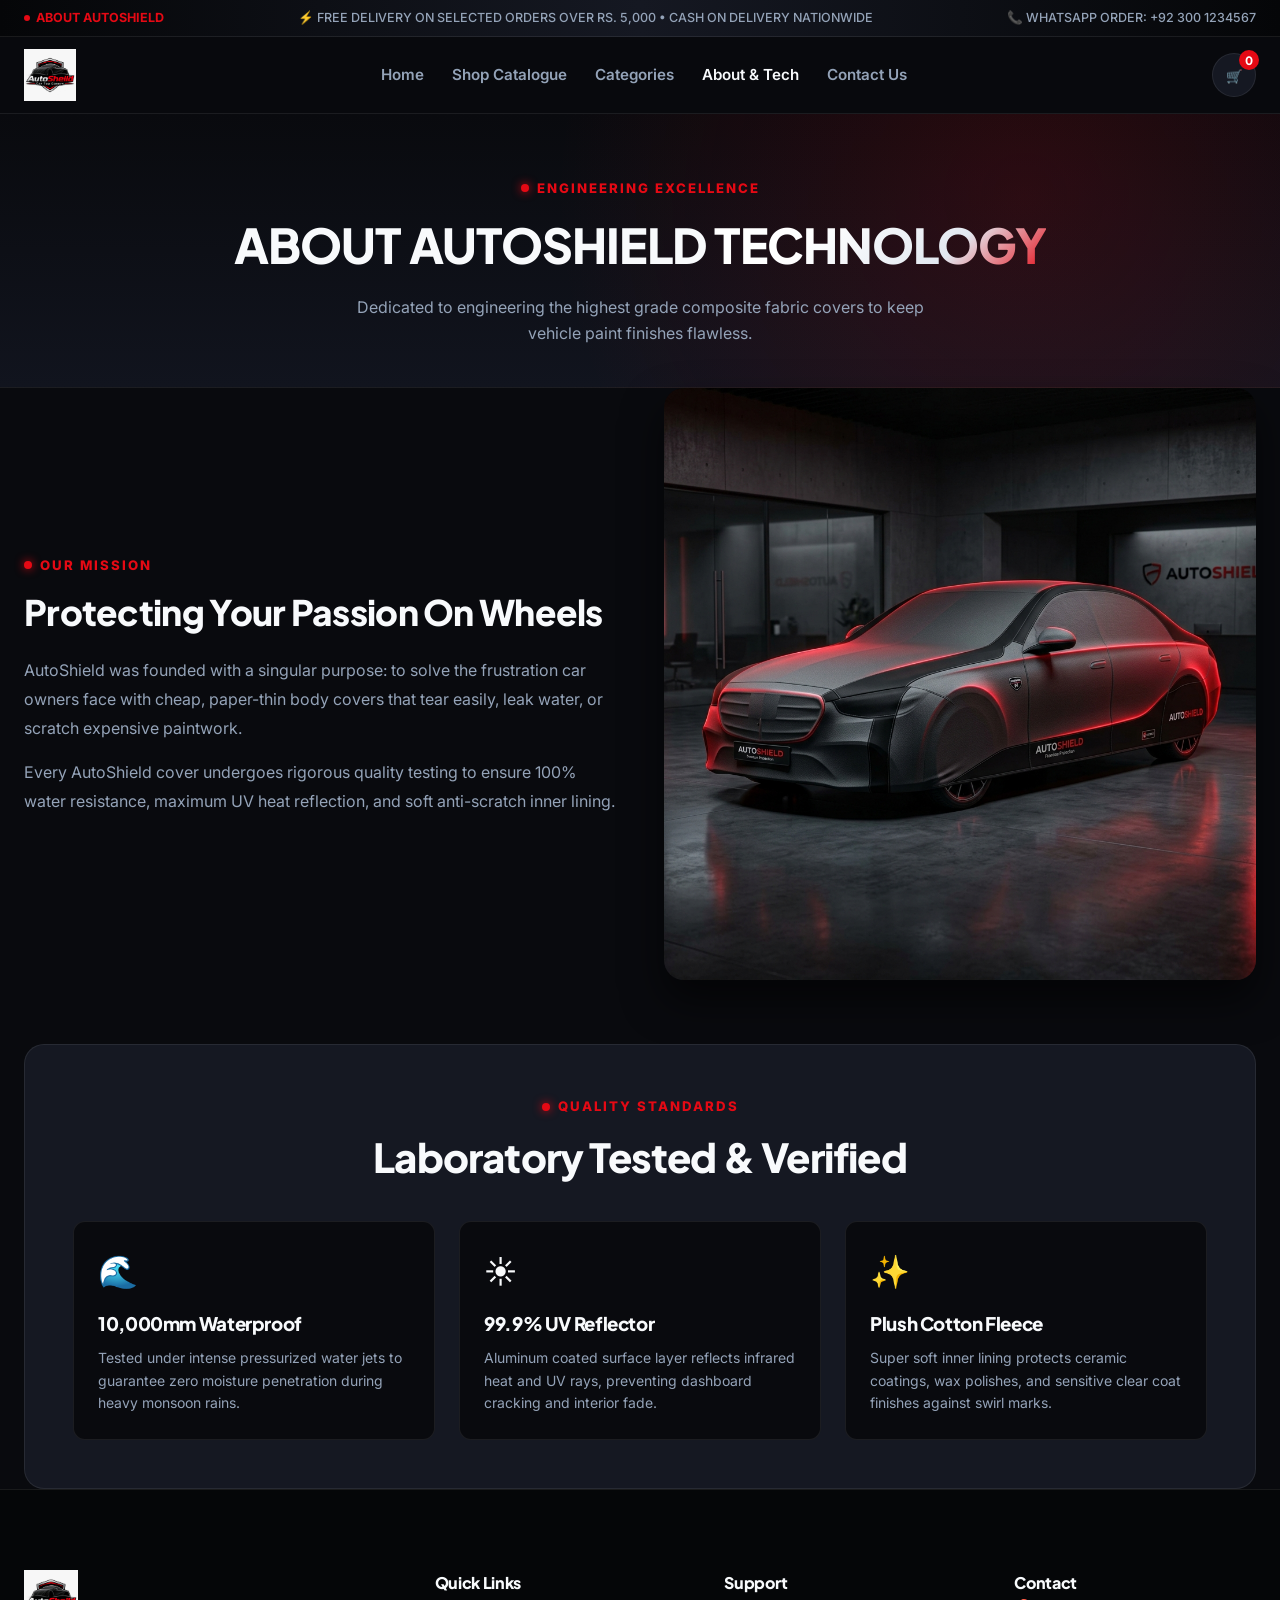
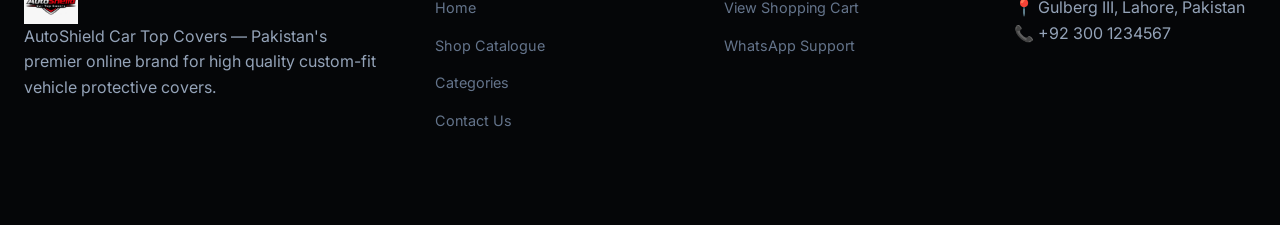
==== about.html @ 9261fa47 "Initial commit" ====
<!DOCTYPE html>
<html lang="en">
<head>
    <meta charset="UTF-8">
    <meta name="viewport" content="width=device-width, initial-scale=1.0">
    <title>About & Technology — AutoShield Car Top Covers</title>
    <link rel="stylesheet" href="styles.css">
</head>
<body>

    <!-- Top Bar -->
    <div class="topbar">
        <div class="topbar-content">
            <span class="topbar-badge">ABOUT AUTOSHIELD</span>
            <span>⚡ FREE DELIVERY ON SELECTED ORDERS OVER RS. 5,000 • CASH ON DELIVERY NATIONWIDE</span>
            <span>📞 WHATSAPP ORDER: +92 300 1234567</span>
        </div>
    </div>

    <!-- Header Navigation -->
    <header class="header">
        <div class="container nav">
            <a href="index.html" class="logo">
                <img src="autoshield-logo.png" alt="AutoShield Logo">
            </a>

            <ul class="nav-links">
                <li><a href="index.html">Home</a></li>
                <li><a href="shop.html">Shop Catalogue</a></li>
                <li><a href="categories.html">Categories</a></li>
                <li><a href="about.html" class="active">About & Tech</a></li>
                <li><a href="contact.html">Contact Us</a></li>
            </ul>

            <div class="header-actions">
                <button class="icon-btn" onclick="openCartDrawer()" title="Shopping Cart">
                    🛒<span class="badge" id="cartCount">0</span>
                </button>
            </div>
        </div>
    </header>

    <!-- Page Banner -->
    <section class="page-banner">
        <div class="container">
            <div class="eyebrow">Engineering Excellence</div>
            <h1>ABOUT AUTOSHIELD <span class="text-gradient">TECHNOLOGY</span></h1>
            <p>Dedicated to engineering the highest grade composite fabric covers to keep vehicle paint finishes flawless.</p>
        </div>
    </section>

    <!-- Content Section -->
    <section class="specs-section">
        <div class="container" style="display:flex; flex-direction:column; gap:64px;">
            
            <div style="display:grid; grid-template-columns: 1fr 1fr; gap:48px; align-items:center;">
                <div>
                    <div class="eyebrow">Our Mission</div>
                    <h2 style="font-size:2.2rem; margin-bottom: 16px;">Protecting Your Passion On Wheels</h2>
                    <p style="color:var(--text-secondary); line-height: 1.8; margin-bottom: 16px;">
                        AutoShield was founded with a singular purpose: to solve the frustration car owners face with cheap, paper-thin body covers that tear easily, leak water, or scratch expensive paintwork.
                    </p>
                    <p style="color:var(--text-secondary); line-height: 1.8;">
                        Every AutoShield cover undergoes rigorous quality testing to ensure 100% water resistance, maximum UV heat reflection, and soft anti-scratch inner lining.
                    </p>
                </div>
                <div>
                    <img src="images/hero_car_cover.png" alt="AutoShield Technology" style="border-radius: var(--radius-lg); box-shadow: var(--shadow-lg);">
                </div>
            </div>

            <!-- Lab Test Highlights Grid -->
            <div style="background:var(--card-bg); padding:48px; border-radius:var(--radius-lg); border:1px solid var(--border);">
                <div class="section-head" style="margin-bottom:32px;">
                    <div class="eyebrow">Quality Standards</div>
                    <h2>Laboratory Tested & Verified</h2>
                </div>

                <div style="display:grid; grid-template-columns: repeat(3, 1fr); gap:24px;">
                    <div style="background:var(--dark-bg); padding:24px; border-radius:var(--radius-md); border:1px solid var(--border);">
                        <div style="font-size:2rem; margin-bottom:12px;">🌊</div>
                        <h3>10,000mm Waterproof</h3>
                        <p style="color:var(--text-secondary); font-size:0.875rem; margin-top:8px;">Tested under intense pressurized water jets to guarantee zero moisture penetration during heavy monsoon rains.</p>
                    </div>

                    <div style="background:var(--dark-bg); padding:24px; border-radius:var(--radius-md); border:1px solid var(--border);">
                        <div style="font-size:2rem; margin-bottom:12px;">☀️</div>
                        <h3>99.9% UV Reflector</h3>
                        <p style="color:var(--text-secondary); font-size:0.875rem; margin-top:8px;">Aluminum coated surface layer reflects infrared heat and UV rays, preventing dashboard cracking and interior fade.</p>
                    </div>

                    <div style="background:var(--dark-bg); padding:24px; border-radius:var(--radius-md); border:1px solid var(--border);">
                        <div style="font-size:2rem; margin-bottom:12px;">✨</div>
                        <h3>Plush Cotton Fleece</h3>
                        <p style="color:var(--text-secondary); font-size:0.875rem; margin-top:8px;">Super soft inner lining protects ceramic coatings, wax polishes, and sensitive clear coat finishes against swirl marks.</p>
                    </div>
                </div>
            </div>

        </div>
    </section>

    <!-- Footer -->
    <footer class="footer">
        <div class="container footer-grid">
            <div class="footer-brand">
                <img src="autoshield-logo.png" alt="AutoShield" style="height: 54px;">
                <p>AutoShield Car Top Covers — Pakistan's premier online brand for high quality custom-fit vehicle protective covers.</p>
            </div>
            <div class="footer-col">
                <h4>Quick Links</h4>
                <ul class="footer-links">
                    <li><a href="index.html">Home</a></li>
                    <li><a href="shop.html">Shop Catalogue</a></li>
                    <li><a href="categories.html">Categories</a></li>
                    <li><a href="contact.html">Contact Us</a></li>
                </ul>
            </div>
            <div class="footer-col">
                <h4>Support</h4>
                <ul class="footer-links">
                    <li><a href="cart.html">View Shopping Cart</a></li>
                    <li><a href="#" onclick="orderViaWhatsApp(); return false;">WhatsApp Support</a></li>
                </ul>
            </div>
            <div class="footer-col">
                <h4>Contact</h4>
                <p>📍 Gulberg III, Lahore, Pakistan<br>📞 +92 300 1234567</p>
            </div>
        </div>
    </footer>

    <!-- Cart Drawer -->
    <aside class="cart-drawer" id="cartDrawer">
        <div class="cart-header">
            <h3>Your Cart 🛒</h3>
            <button class="icon-btn" onclick="closeCartDrawer()">✕</button>
        </div>
        <div class="cart-body" id="cartItems"></div>
        <div class="cart-footer">
            <div class="cart-subtotal">
                <span>Total Amount:</span>
                <span id="cartSubtotal" style="color: var(--red);">Rs. 0</span>
            </div>
            <a href="cart.html" class="btn btn-primary btn-full">PROCEED TO CHECKOUT →</a>
        </div>
    </aside>

    <div class="toast-container" id="toastContainer"></div>
    <script src="script.js"></script>
</body>
</html>
---- styles.css ----
/* ==========================================================================
   AUTOSHIELD MULTI-PAGE SYSTEM STYLESHEET
   Brand Theme: Carbon Dark (#090A0E), Crimson Red (#E50914), Platinum (#E2E8F0)
   ========================================================================== */

@import url('https://fonts.googleapis.com/css2?family=Inter:wght@300;400;500;600;700&family=Plus+Jakarta+Sans:wght@500;600;700;800;900&display=swap');

:root {
  --red: #E50914;
  --red-hover: #FF1A25;
  --red-glow: rgba(229, 9, 20, 0.35);
  --dark-bg: #090A0E;
  --dark-surface: #10131A;
  --card-bg: #151822;
  --card-hover: #1C212E;
  --panel-bg: #191D2A;
  --border: rgba(255, 255, 255, 0.08);
  --border-light: rgba(255, 255, 255, 0.15);
  --text-primary: #F8FAFC;
  --text-secondary: #94A3B8;
  --text-muted: #64748B;
  --silver: #E2E8F0;
  --gold: #F59E0B;
  --radius-sm: 6px;
  --radius-md: 12px;
  --radius-lg: 20px;
  --radius-full: 9999px;
  --shadow-sm: 0 4px 12px rgba(0, 0, 0, 0.2);
  --shadow-lg: 0 20px 40px rgba(0, 0, 0, 0.6);
  --shadow-glow: 0 0 25px var(--red-glow);
  --transition: all 0.3s cubic-bezier(0.4, 0, 0.2, 1);
}

*, *::before, *::after {
  box-sizing: border-box;
  margin: 0;
  padding: 0;
}

html {
  scroll-behavior: smooth;
  font-size: 16px;
}

body {
  font-family: 'Inter', -apple-system, BlinkMacSystemFont, sans-serif;
  background-color: var(--dark-bg);
  color: var(--text-primary);
  line-height: 1.6;
  overflow-x: hidden;
}

h1, h2, h3, h4, h5, h6 {
  font-family: 'Plus Jakarta Sans', sans-serif;
  font-weight: 800;
  letter-spacing: -0.02em;
  color: var(--text-primary);
}

a {
  color: inherit;
  text-decoration: none;
  transition: var(--transition);
}

button {
  font-family: 'Plus Jakarta Sans', sans-serif;
  cursor: pointer;
  border: none;
  outline: none;
  background: none;
  transition: var(--transition);
}

input, select, textarea {
  font-family: 'Inter', sans-serif;
  outline: none;
}

img {
  max-width: 100%;
  height: auto;
  display: block;
}

.container {
  max-width: 1280px;
  margin: 0 auto;
  padding: 0 24px;
}

.eyebrow {
  color: var(--red);
  font-size: 0.825rem;
  font-weight: 800;
  letter-spacing: 2px;
  text-transform: uppercase;
  display: inline-flex;
  align-items: center;
  gap: 8px;
  margin-bottom: 8px;
}

.eyebrow::before {
  content: '';
  width: 8px;
  height: 8px;
  background: var(--red);
  border-radius: 50%;
  box-shadow: 0 0 10px var(--red);
}

.section-head {
  text-align: center;
  max-width: 680px;
  margin: 0 auto 48px;
}

.section-head h2 {
  font-size: 2.5rem;
  margin-bottom: 12px;
}

.section-head p {
  color: var(--text-secondary);
  font-size: 1.05rem;
}

/* Buttons */
.btn {
  display: inline-flex;
  align-items: center;
  justify-content: center;
  gap: 10px;
  padding: 14px 28px;
  font-size: 0.95rem;
  font-weight: 800;
  border-radius: var(--radius-md);
  letter-spacing: 0.5px;
  text-transform: uppercase;
  transition: var(--transition);
  position: relative;
  overflow: hidden;
}

.btn-primary {
  background: linear-gradient(135deg, var(--red) 0%, #C00710 100%);
  color: #FFF;
  box-shadow: 0 8px 20px rgba(229, 9, 20, 0.4);
}

.btn-primary:hover {
  background: linear-gradient(135deg, var(--red-hover) 0%, var(--red) 100%);
  transform: translateY(-2px);
  box-shadow: 0 12px 28px rgba(229, 9, 20, 0.6);
}

.btn-outline {
  background: rgba(255, 255, 255, 0.04);
  color: var(--text-primary);
  border: 1px solid var(--border-light);
  backdrop-filter: blur(10px);
}

.btn-outline:hover {
  background: rgba(255, 255, 255, 0.1);
  border-color: var(--text-primary);
  transform: translateY(-2px);
}

.btn-whatsapp {
  background: #25D366;
  color: #FFF;
  font-weight: 800;
  box-shadow: 0 8px 20px rgba(37, 211, 102, 0.3);
}

.btn-whatsapp:hover {
  background: #20BA5A;
  transform: translateY(-2px);
  box-shadow: 0 12px 28px rgba(37, 211, 102, 0.5);
}

.btn-sm { padding: 10px 18px; font-size: 0.85rem; }
.btn-full { width: 100%; }

/* Navigation */
.topbar {
  background: linear-gradient(90deg, #050608 0%, #151822 50%, #050608 100%);
  border-bottom: 1px solid var(--border);
  color: var(--text-secondary);
  font-size: 0.785rem;
  padding: 8px 24px;
  text-align: center;
  font-weight: 500;
}
.topbar-content {
  max-width: 1280px;
  margin: 0 auto;
  display: flex;
  justify-content: space-between;
  align-items: center;
}
.topbar-badge {
  display: inline-flex;
  align-items: center;
  gap: 6px;
  color: var(--red);
  font-weight: 700;
}
.topbar-badge::before {
  content: '';
  width: 6px;
  height: 6px;
  background: var(--red);
  border-radius: 50%;
}

.header {
  position: sticky;
  top: 0;
  z-index: 100;
  background: rgba(9, 10, 14, 0.88);
  backdrop-filter: blur(16px);
  -webkit-backdrop-filter: blur(16px);
  border-bottom: 1px solid var(--border);
}
.nav {
  display: flex;
  align-items: center;
  justify-content: space-between;
  height: 76px;
  gap: 24px;
}
.logo img {
  height: 52px;
  width: auto;
  object-fit: contain;
}
.nav-links {
  display: flex;
  align-items: center;
  gap: 28px;
  list-style: none;
}
.nav-links a {
  color: var(--text-secondary);
  font-size: 0.95rem;
  font-weight: 600;
  padding: 6px 0;
}
.nav-links a:hover, .nav-links a.active {
  color: var(--text-primary);
}

.header-actions {
  display: flex;
  align-items: center;
  gap: 14px;
}
.search-box {
  position: relative;
  width: 220px;
}
.search-box input {
  width: 100%;
  padding: 10px 16px 10px 38px;
  background: var(--card-bg);
  border: 1px solid var(--border);
  border-radius: var(--radius-full);
  color: var(--text-primary);
  font-size: 0.875rem;
}
.search-box i {
  position: absolute;
  left: 14px;
  top: 50%;
  transform: translateY(-50%);
  color: var(--text-muted);
  font-style: normal;
}
.icon-btn {
  position: relative;
  width: 44px;
  height: 44px;
  border-radius: 50%;
  background: var(--card-bg);
  border: 1px solid var(--border);
  color: var(--text-primary);
  display: flex;
  align-items: center;
  justify-content: center;
}
.badge {
  position: absolute;
  top: -4px;
  right: -4px;
  background: var(--red);
  color: #FFF;
  font-size: 0.725rem;
  font-weight: 800;
  min-width: 20px;
  height: 20px;
  border-radius: 10px;
  display: flex;
  align-items: center;
  justify-content: center;
}
.mobile-menu-btn { display: none; font-size: 1.5rem; color: var(--text-primary); }

/* Page Banner Header */
.page-banner {
  background: radial-gradient(circle at 80% 30%, rgba(229, 9, 20, 0.15) 0%, transparent 45%),
              linear-gradient(180deg, #090A0E 0%, #11141E 100%);
  padding: 60px 0 40px;
  border-bottom: 1px solid var(--border);
  text-align: center;
}
.page-banner h1 { font-size: 3rem; margin-bottom: 12px; }
.page-banner p { color: var(--text-secondary); max-width: 600px; margin: 0 auto; }

/* Hero Section */
.hero {
  position: relative;
  background: radial-gradient(circle at 85% 30%, rgba(229, 9, 20, 0.18) 0%, transparent 45%),
              linear-gradient(180deg, #090A0E 0%, #11141E 100%);
  padding: 60px 0 80px;
  overflow: hidden;
  border-bottom: 1px solid var(--border);
}
.hero-grid {
  display: grid;
  grid-template-columns: 1.1fr 0.9fr;
  gap: 48px;
  align-items: center;
}
.hero-content h1 {
  font-size: 3.8rem;
  line-height: 1.05;
  margin: 16px 0 24px;
  text-transform: uppercase;
}
.text-gradient {
  background: linear-gradient(135deg, #FFF 30%, var(--silver) 70%, var(--red) 100%);
  -webkit-background-clip: text;
  -webkit-text-fill-color: transparent;
}
.hero-content p {
  color: var(--text-secondary);
  font-size: 1.15rem;
  margin-bottom: 32px;
}
.hero-actions { display: flex; gap: 16px; flex-wrap: wrap; margin-bottom: 40px; }

.hero-visual img {
  width: 100%;
  border-radius: var(--radius-lg);
  box-shadow: 0 30px 60px rgba(0, 0, 0, 0.7), 0 0 40px rgba(229, 9, 20, 0.2);
  border: 1px solid var(--border-light);
}

/* Fit Finder Bar */
.fit-finder {
  margin-top: 40px;
  background: rgba(21, 24, 34, 0.85);
  backdrop-filter: blur(16px);
  border: 1px solid var(--border-light);
  border-radius: var(--radius-lg);
  padding: 24px;
}
.fit-finder-title {
  display: flex;
  align-items: center;
  gap: 10px;
  font-size: 1rem;
  font-weight: 700;
  margin-bottom: 16px;
  color: var(--silver);
}
.fit-finder-form {
  display: grid;
  grid-template-columns: repeat(3, 1fr) auto;
  gap: 14px;
}
.fit-finder-form select {
  background: var(--dark-bg);
  border: 1px solid var(--border);
  color: var(--text-primary);
  padding: 12px 16px;
  border-radius: var(--radius-md);
}

/* Trust Bar */
.trust-bar {
  background: var(--dark-surface);
  border-bottom: 1px solid var(--border);
  padding: 24px 0;
}
.trust-grid {
  display: grid;
  grid-template-columns: repeat(4, 1fr);
  gap: 24px;
}
.trust-item {
  display: flex;
  align-items: center;
  gap: 16px;
  padding: 12px;
  border-radius: var(--radius-md);
  background: rgba(255, 255, 255, 0.02);
}
.trust-icon {
  width: 48px;
  height: 48px;
  min-width: 48px;
  border-radius: 12px;
  background: rgba(229, 9, 20, 0.15);
  color: var(--red);
  display: flex;
  align-items: center;
  justify-content: center;
  font-size: 1.4rem;
}

/* Categories Section */
.categories-section { padding: 90px 0; }
.categories-grid {
  display: grid;
  grid-template-columns: repeat(4, 1fr);
  gap: 24px;
}
.category-card {
  background: var(--card-bg);
  border: 1px solid var(--border);
  border-radius: var(--radius-lg);
  overflow: hidden;
  position: relative;
  transition: var(--transition);
  cursor: pointer;
}
.category-card:hover {
  transform: translateY(-8px);
  border-color: var(--red);
}
.category-img { height: 220px; position: relative; overflow: hidden; }
.category-img img { width: 100%; height: 100%; object-fit: cover; }
.category-overlay {
  position: absolute;
  inset: 0;
  background: linear-gradient(180deg, transparent 40%, rgba(9, 10, 14, 0.95) 100%);
}
.category-content {
  padding: 20px;
  display: flex;
  justify-content: space-between;
  align-items: flex-end;
}

/* Shop Section & Product Cards */
.shop-section {
  padding: 80px 0;
  background: var(--dark-surface);
  border-top: 1px solid var(--border);
}
.shop-filter-bar {
  display: flex;
  justify-content: space-between;
  align-items: center;
  margin-bottom: 36px;
  flex-wrap: wrap;
  gap: 20px;
}
.filter-tabs { display: flex; gap: 10px; flex-wrap: wrap; }
.tab-btn {
  padding: 10px 20px;
  border-radius: var(--radius-full);
  background: var(--card-bg);
  border: 1px solid var(--border);
  color: var(--text-secondary);
  font-size: 0.875rem;
  font-weight: 600;
}
.tab-btn:hover, .tab-btn.active {
  background: var(--red);
  color: #FFF;
  border-color: var(--red);
}

.sort-select {
  background: var(--card-bg);
  border: 1px solid var(--border);
  color: var(--text-primary);
  padding: 10px 16px;
  border-radius: var(--radius-md);
}

.product-grid {
  display: grid;
  grid-template-columns: repeat(4, 1fr);
  gap: 24px;
}

.product-card {
  background: var(--card-bg);
  border: 1px solid var(--border);
  border-radius: var(--radius-lg);
  overflow: hidden;
  display: flex;
  flex-direction: column;
  transition: var(--transition);
  position: relative;
}
.product-card:hover {
  transform: translateY(-6px);
  border-color: rgba(229, 9, 20, 0.4);
}

.product-thumb {
  position: relative;
  height: 230px;
  background: #0D0F15;
  overflow: hidden;
}
.product-thumb img { width: 100%; height: 100%; object-fit: cover; }

.badge-discount {
  position: absolute;
  top: 14px;
  left: 14px;
  background: var(--red);
  color: #FFF;
  font-size: 0.75rem;
  font-weight: 800;
  padding: 4px 10px;
  border-radius: var(--radius-sm);
  z-index: 2;
}

.wishlist-btn {
  position: absolute;
  top: 12px;
  right: 12px;
  width: 36px;
  height: 36px;
  border-radius: 50%;
  background: rgba(15, 18, 26, 0.75);
  border: 1px solid var(--border);
  color: #FFF;
  display: flex;
  align-items: center;
  justify-content: center;
  z-index: 2;
}

.quick-view-overlay {
  position: absolute;
  inset: 0;
  background: rgba(9, 10, 14, 0.6);
  backdrop-filter: blur(4px);
  display: flex;
  align-items: center;
  justify-content: center;
  opacity: 0;
  transition: var(--transition);
  z-index: 3;
}
.product-card:hover .quick-view-overlay { opacity: 1; }

.product-info { padding: 20px; display: flex; flex-direction: column; flex: 1; }
.product-cat-tag { color: var(--red); font-size: 0.75rem; font-weight: 800; text-transform: uppercase; margin-bottom: 6px; }
.product-title { font-size: 1.05rem; font-weight: 700; margin-bottom: 8px; color: var(--text-primary); }
.product-rating { display: flex; align-items: center; gap: 6px; font-size: 0.85rem; color: var(--gold); margin-bottom: 12px; }
.product-price-row { margin-top: auto; display: flex; align-items: baseline; gap: 10px; margin-bottom: 16px; }
.current-price { font-size: 1.35rem; font-weight: 900; color: var(--text-primary); }
.old-price { font-size: 0.9rem; color: var(--text-muted); text-decoration: line-through; }
.add-cart-btn {
  padding: 12px;
  border-radius: var(--radius-md);
  background: var(--red);
  color: #FFF;
  font-weight: 800;
  font-size: 0.875rem;
  display: flex;
  align-items: center;
  justify-content: center;
  gap: 8px;
}

/* Dedicated Product Details Page */
.detail-layout {
  display: grid;
  grid-template-columns: 1fr 1fr;
  gap: 48px;
  padding: 60px 0;
}
.detail-gallery {
  background: var(--card-bg);
  border: 1px solid var(--border);
  border-radius: var(--radius-lg);
  overflow: hidden;
  height: 480px;
}
.detail-gallery img { width: 100%; height: 100%; object-fit: cover; }

.specs-table {
  width: 100%;
  border-collapse: collapse;
  margin: 24px 0;
}
.specs-table td {
  padding: 12px 16px;
  border-bottom: 1px solid var(--border);
  font-size: 0.9rem;
}
.specs-table td:first-child { font-weight: 700; color: var(--silver); width: 35%; }

/* Cart Table Page */
.cart-table {
  width: 100%;
  border-collapse: collapse;
  background: var(--card-bg);
  border-radius: var(--radius-lg);
  overflow: hidden;
  border: 1px solid var(--border);
}
.cart-table th, .cart-table td {
  padding: 18px 24px;
  text-align: left;
  border-bottom: 1px solid var(--border);
}
.cart-table th { background: var(--panel-bg); color: var(--silver); }

/* Footer */
.footer {
  background: #050608;
  border-top: 1px solid var(--border);
  padding: 80px 0 32px;
  color: var(--text-secondary);
}
.footer-grid {
  display: grid;
  grid-template-columns: 1.5fr repeat(3, 1fr);
  gap: 48px;
  margin-bottom: 60px;
}
.footer-links { list-style: none; display: flex; flex-direction: column; gap: 12px; }
.footer-links a { color: var(--text-muted); font-size: 0.9rem; }
.footer-links a:hover { color: var(--red); }

/* Cart Drawer */
.cart-drawer {
  position: fixed;
  top: 0;
  right: -450px;
  width: 420px;
  max-width: 100%;
  height: 100vh;
  background: var(--dark-surface);
  border-left: 1px solid var(--border);
  z-index: 400;
  display: flex;
  flex-direction: column;
  transition: transform 0.4s ease;
}
.cart-drawer.open { transform: translateX(-450px); }
.cart-header { padding: 24px; border-bottom: 1px solid var(--border); display: flex; justify-content: space-between; align-items: center; }
.cart-body { padding: 24px; flex: 1; overflow-y: auto; display: flex; flex-direction: column; gap: 16px; }
.cart-item { display: flex; gap: 16px; background: var(--card-bg); border: 1px solid var(--border); padding: 14px; border-radius: var(--radius-md); }
.cart-item-title { font-size: 0.95rem; font-weight: 700; margin-bottom: 4px; }
.cart-item-price { font-weight: 800; color: var(--red); }
.cart-footer { padding: 24px; border-top: 1px solid var(--border); background: var(--dark-bg); }
.cart-subtotal { display: flex; justify-content: space-between; font-size: 1.25rem; font-weight: 900; margin-bottom: 20px; }

/* Toast Notifications */
.toast-container {
  position: fixed;
  bottom: 24px;
  right: 24px;
  z-index: 500;
  display: flex;
  flex-direction: column;
  gap: 12px;
}
.toast {
  background: var(--card-bg);
  border: 1px solid var(--red);
  color: var(--text-primary);
  padding: 14px 20px;
  border-radius: var(--radius-md);
  box-shadow: var(--shadow-lg);
  display: flex;
  align-items: center;
  gap: 12px;
}

/* Responsive */
@media (max-width: 1024px) {
  .hero-grid, .detail-layout { grid-template-columns: 1fr; }
  .categories-grid, .product-grid { grid-template-columns: repeat(2, 1fr); }
  .trust-grid, .footer-grid { grid-template-columns: repeat(2, 1fr); }
}
@media (max-width: 768px) {
  .nav-links { display: none; }
  .mobile-menu-btn { display: block; }
  .categories-grid, .product-grid { grid-template-columns: 1fr; }
  .fit-finder-form { grid-template-columns: 1fr; }
}
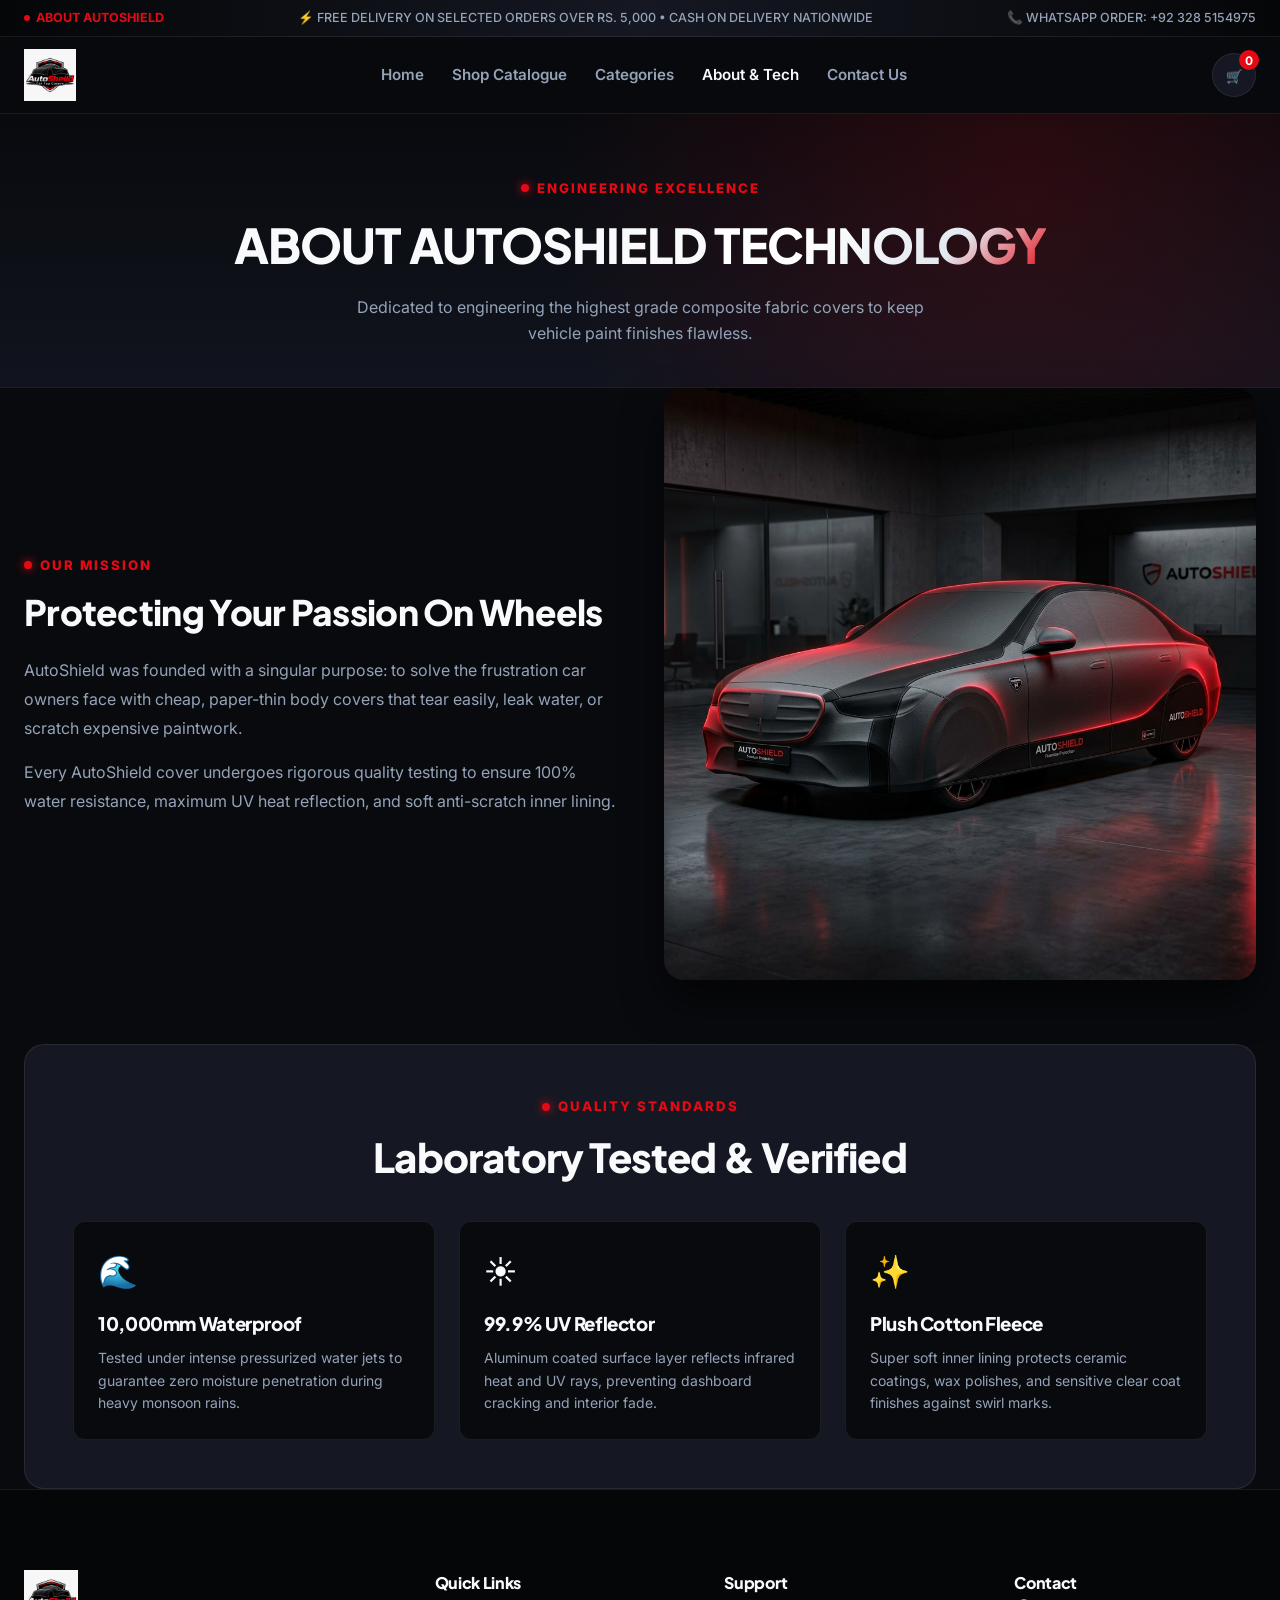
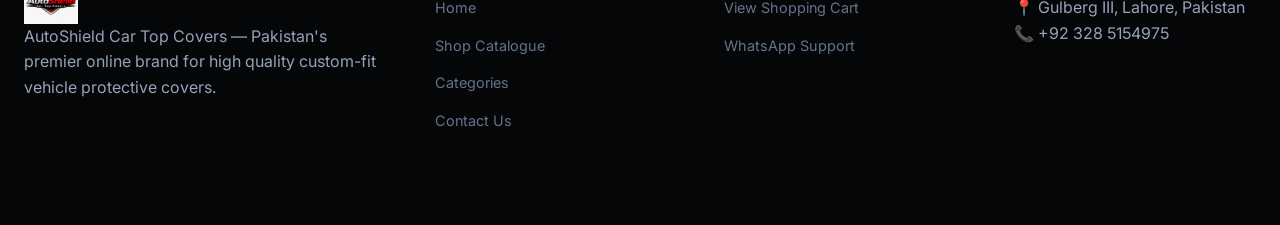
==== commit 8f060e9e: "Update website design" ====
--- a/about.html
+++ b/about.html
@@ -13,7 +13,7 @@
         <div class="topbar-content">
             <span class="topbar-badge">ABOUT AUTOSHIELD</span>
             <span>⚡ FREE DELIVERY ON SELECTED ORDERS OVER RS. 5,000 • CASH ON DELIVERY NATIONWIDE</span>
-            <span>📞 WHATSAPP ORDER: +92 300 1234567</span>
+            <span>📞 WHATSAPP ORDER: +92 328 5154975</span>
         </div>
     </div>
 
@@ -125,7 +125,7 @@
             </div>
             <div class="footer-col">
                 <h4>Contact</h4>
-                <p>📍 Gulberg III, Lahore, Pakistan<br>📞 +92 300 1234567</p>
+                <p>📍 Gulberg III, Lahore, Pakistan<br>📞 +92 328 5154975</p>
             </div>
         </div>
     </footer>
--- a/styles.css
+++ b/styles.css
@@ -704,4 +704,343 @@
   .mobile-menu-btn { display: block; }
   .categories-grid, .product-grid { grid-template-columns: 1fr; }
   .fit-finder-form { grid-template-columns: 1fr; }
+}
+
+/* ===== ORDER CONFIRMATION MODAL & RECEIPT STYLES ===== */
+.modal-backdrop {
+  position: fixed;
+  inset: 0;
+  background: rgba(5, 6, 8, 0.88);
+  backdrop-filter: blur(10px);
+  z-index: 999;
+  display: flex;
+  align-items: center;
+  justify-content: center;
+  padding: 16px;
+  opacity: 0;
+  visibility: hidden;
+  transition: opacity 0.3s ease, visibility 0.3s ease;
+}
+
+.modal-backdrop.active {
+  opacity: 1;
+  visibility: visible;
+}
+
+.order-modal {
+  background: var(--dark-surface);
+  border: 1px solid var(--border-light);
+  border-radius: var(--radius-lg);
+  max-width: 620px;
+  width: 100%;
+  max-height: 90vh;
+  overflow-y: auto;
+  box-shadow: 0 25px 60px rgba(0, 0, 0, 0.85);
+  transform: translateY(20px) scale(0.97);
+  transition: transform 0.3s cubic-bezier(0.34, 1.56, 0.64, 1);
+  padding: 32px;
+}
+
+.modal-backdrop.active .order-modal {
+  transform: translateY(0) scale(1);
+}
+
+.order-modal-header {
+  text-align: center;
+  margin-bottom: 24px;
+}
+
+.order-success-icon {
+  width: 72px;
+  height: 72px;
+  background: rgba(34, 197, 94, 0.15);
+  border: 2px solid #22C55E;
+  color: #22C55E;
+  border-radius: 50%;
+  display: flex;
+  align-items: center;
+  justify-content: center;
+  font-size: 2.2rem;
+  margin: 0 auto 16px;
+  animation: pulseSuccess 2s infinite ease-in-out;
+}
+
+@keyframes pulseSuccess {
+  0%, 100% { box-shadow: 0 0 0 0 rgba(34, 197, 94, 0.4); transform: scale(1); }
+  50% { box-shadow: 0 0 0 14px rgba(34, 197, 94, 0); transform: scale(1.04); }
+}
+
+.order-id-badge {
+  display: inline-block;
+  background: rgba(229, 9, 20, 0.15);
+  color: var(--red);
+  border: 1px solid rgba(229, 9, 20, 0.3);
+  padding: 4px 14px;
+  border-radius: var(--radius-full);
+  font-weight: 800;
+  font-size: 0.9rem;
+  margin-top: 8px;
+  letter-spacing: 0.5px;
+}
+
+.order-receipt-card {
+  background: var(--card-bg);
+  border: 1px solid var(--border);
+  border-radius: var(--radius-md);
+  padding: 20px;
+  margin-bottom: 24px;
+}
+
+.order-receipt-section {
+  padding-bottom: 14px;
+  margin-bottom: 14px;
+  border-bottom: 1px solid var(--border);
+}
+
+.order-receipt-section:last-child {
+  border-bottom: 0;
+  margin-bottom: 0;
+  padding-bottom: 0;
+}
+
+.order-receipt-row {
+  display: flex;
+  justify-content: space-between;
+  align-items: center;
+  font-size: 0.9rem;
+  margin-bottom: 8px;
+}
+
+.order-receipt-row span:first-child {
+  color: var(--text-secondary);
+}
+
+.order-receipt-row span:last-child {
+  font-weight: 600;
+  color: var(--text-primary);
+  text-align: right;
+}
+
+.order-items-list {
+  display: flex;
+  flex-direction: column;
+  gap: 10px;
+  margin-top: 10px;
+}
+
+.order-item-entry {
+  display: flex;
+  justify-content: space-between;
+  align-items: center;
+  font-size: 0.88rem;
+  background: rgba(255, 255, 255, 0.02);
+  padding: 8px 12px;
+  border-radius: var(--radius-sm);
+  border: 1px solid rgba(255, 255, 255, 0.04);
+}
+
+.order-actions-stack {
+  display: flex;
+  flex-direction: column;
+  gap: 12px;
+}
+
+.btn-secondary-action {
+  background: rgba(255, 255, 255, 0.08);
+  color: #FFF;
+  border: 1px solid var(--border-light);
+  padding: 12px 20px;
+  border-radius: var(--radius-md);
+  font-weight: 700;
+  font-size: 0.9rem;
+  cursor: pointer;
+  display: flex;
+  align-items: center;
+  justify-content: center;
+  gap: 8px;
+  transition: var(--transition);
+}
+
+.btn-secondary-action:hover {
+  background: rgba(255, 255, 255, 0.16);
+  transform: translateY(-2px);
+}
+
+.whatsapp-notice {
+  font-size: 0.8rem;
+  color: var(--text-secondary);
+  text-align: center;
+  line-height: 1.5;
+  margin-top: 8px;
+}
+
+/* ===== PAKISTAN CAR DIRECTORY & FITMENT GUIDE STYLES ===== */
+.car-directory-section {
+  padding: 80px 0;
+  background: linear-gradient(180deg, var(--dark-bg) 0%, var(--dark-surface) 100%);
+  border-top: 1px solid var(--border);
+  border-bottom: 1px solid var(--border);
+}
+
+.car-search-bar-wrap {
+  display: flex;
+  flex-direction: column;
+  gap: 16px;
+  max-width: 840px;
+  margin: 0 auto 36px;
+}
+
+.car-search-input-box {
+  position: relative;
+  width: 100%;
+}
+
+.car-search-input-box input {
+  width: 100%;
+  padding: 18px 24px 18px 52px;
+  background: var(--card-bg);
+  border: 1px solid var(--border-light);
+  border-radius: var(--radius-full);
+  color: #FFF;
+  font-size: 1.05rem;
+  box-shadow: 0 10px 30px rgba(0, 0, 0, 0.4);
+  transition: var(--transition);
+}
+
+.car-search-input-box input:focus {
+  outline: none;
+  border-color: var(--red);
+  box-shadow: 0 0 20px var(--red-glow);
+}
+
+.car-search-icon {
+  position: absolute;
+  left: 20px;
+  top: 50%;
+  transform: translateY(-50%);
+  font-size: 1.3rem;
+  color: var(--text-muted);
+}
+
+.car-filter-chips {
+  display: flex;
+  flex-wrap: wrap;
+  gap: 8px;
+  justify-content: center;
+}
+
+.car-chip {
+  padding: 8px 16px;
+  border-radius: var(--radius-full);
+  background: var(--card-bg);
+  color: var(--text-secondary);
+  border: 1px solid var(--border);
+  font-size: 0.85rem;
+  font-weight: 600;
+  cursor: pointer;
+  transition: var(--transition);
+}
+
+.car-chip:hover, .car-chip.active {
+  background: var(--red);
+  color: #FFF;
+  border-color: var(--red);
+  box-shadow: 0 4px 15px rgba(229, 9, 20, 0.35);
+}
+
+.car-directory-grid {
+  display: grid;
+  grid-template-columns: repeat(auto-fill, minmax(320px, 1fr));
+  gap: 24px;
+}
+
+.car-card {
+  background: var(--card-bg);
+  border: 1px solid var(--border);
+  border-radius: var(--radius-lg);
+  padding: 24px;
+  display: flex;
+  flex-direction: column;
+  transition: var(--transition);
+  position: relative;
+  overflow: hidden;
+}
+
+.car-card:hover {
+  transform: translateY(-4px);
+  border-color: rgba(229, 9, 20, 0.4);
+  box-shadow: 0 16px 36px rgba(0, 0, 0, 0.5);
+}
+
+.car-card-header {
+  display: flex;
+  justify-content: space-between;
+  align-items: flex-start;
+  margin-bottom: 12px;
+}
+
+.car-brand-pill {
+  font-size: 0.75rem;
+  font-weight: 800;
+  letter-spacing: 0.5px;
+  text-transform: uppercase;
+  color: var(--red);
+}
+
+.car-model-title {
+  font-size: 1.3rem;
+  font-weight: 800;
+  color: #FFF;
+  margin-bottom: 4px;
+}
+
+.car-body-badge {
+  display: inline-block;
+  padding: 4px 10px;
+  background: rgba(255, 255, 255, 0.06);
+  border-radius: var(--radius-full);
+  font-size: 0.75rem;
+  font-weight: 700;
+  color: var(--silver);
+}
+
+.car-size-box {
+  background: rgba(229, 9, 20, 0.08);
+  border: 1px dashed rgba(229, 9, 20, 0.3);
+  padding: 10px 14px;
+  border-radius: var(--radius-md);
+  margin: 14px 0;
+  font-size: 0.85rem;
+}
+
+.car-size-box strong {
+  color: var(--red);
+}
+
+.car-years-label {
+  color: var(--text-muted);
+  font-size: 0.8rem;
+  margin-bottom: 8px;
+}
+
+.car-features-list {
+  font-size: 0.82rem;
+  color: var(--text-secondary);
+  line-height: 1.6;
+  margin-bottom: 20px;
+  flex: 1;
+}
+
+.car-actions-row {
+  display: flex;
+  gap: 10px;
+  margin-top: auto;
+}
+
+.car-actions-row .btn {
+  flex: 1;
+  padding: 9px 12px;
+  font-size: 0.82rem;
+  text-align: center;
+  justify-content: center;
 }
